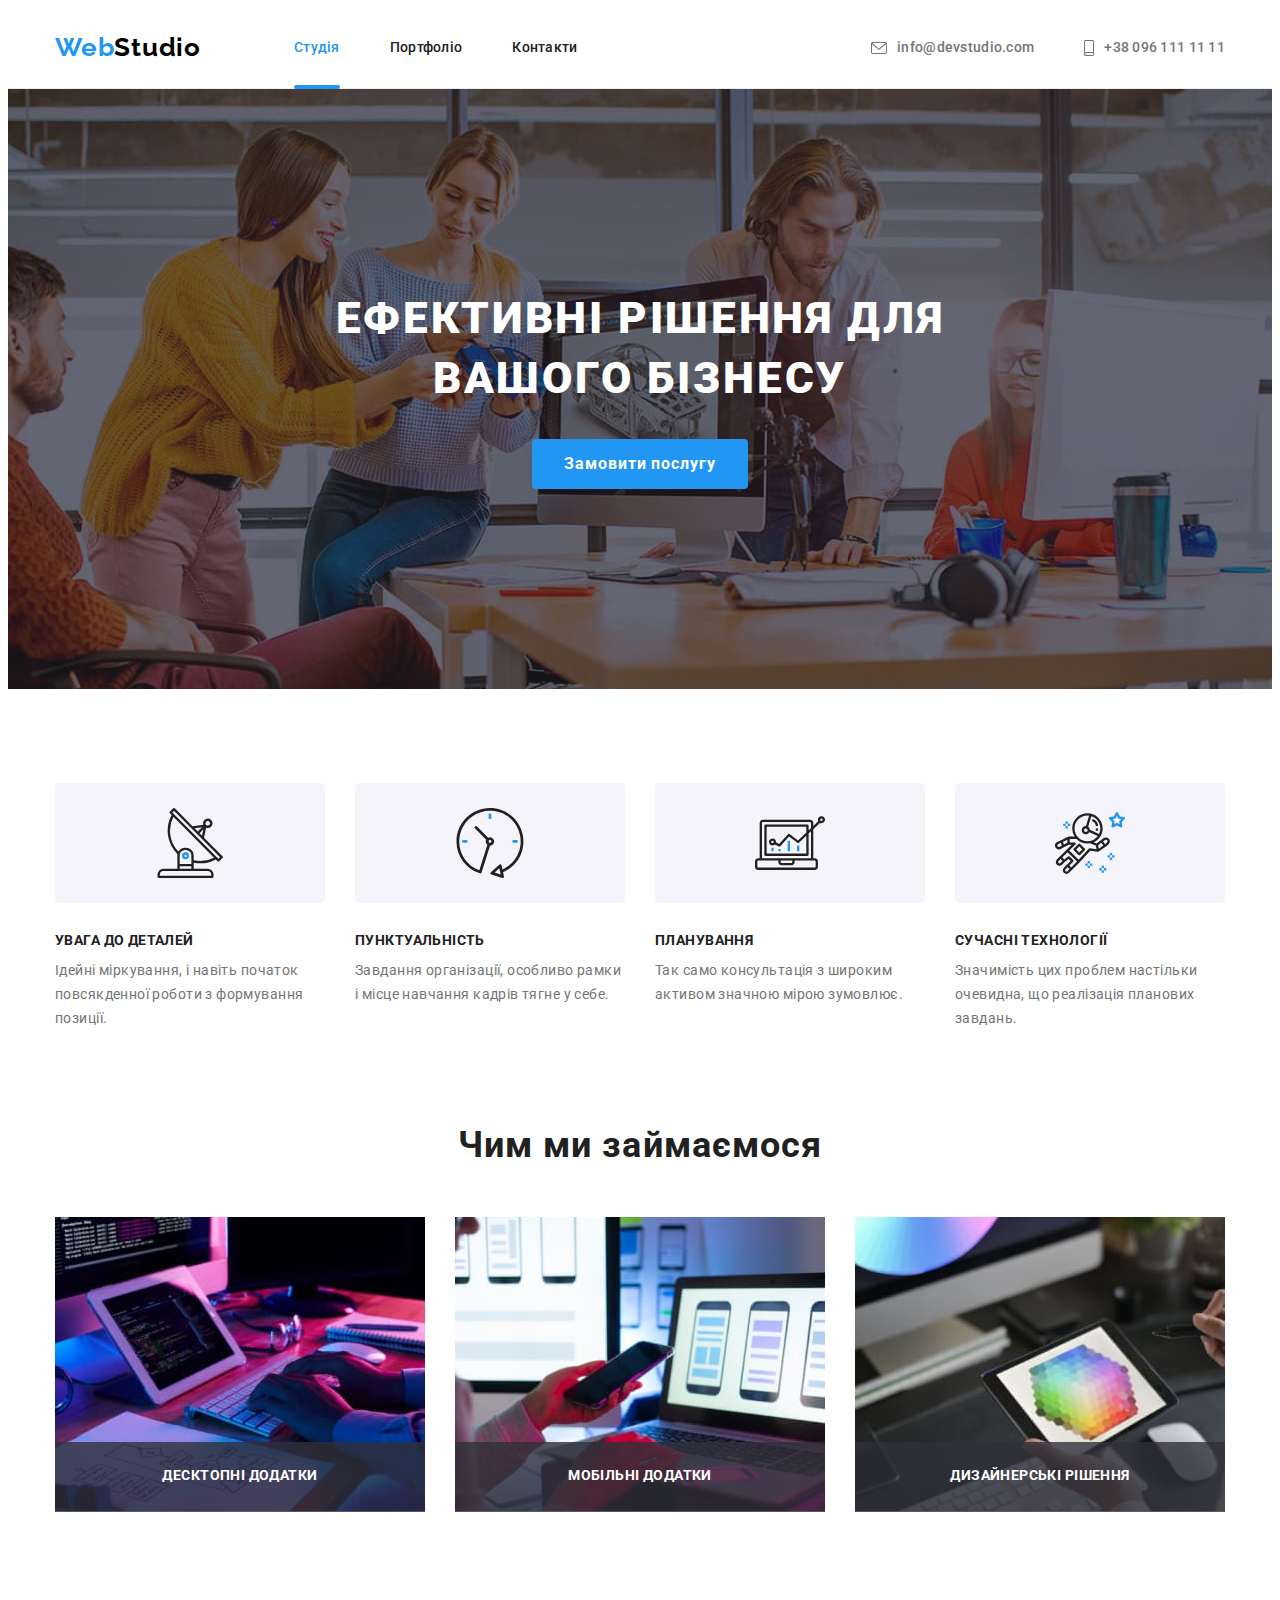
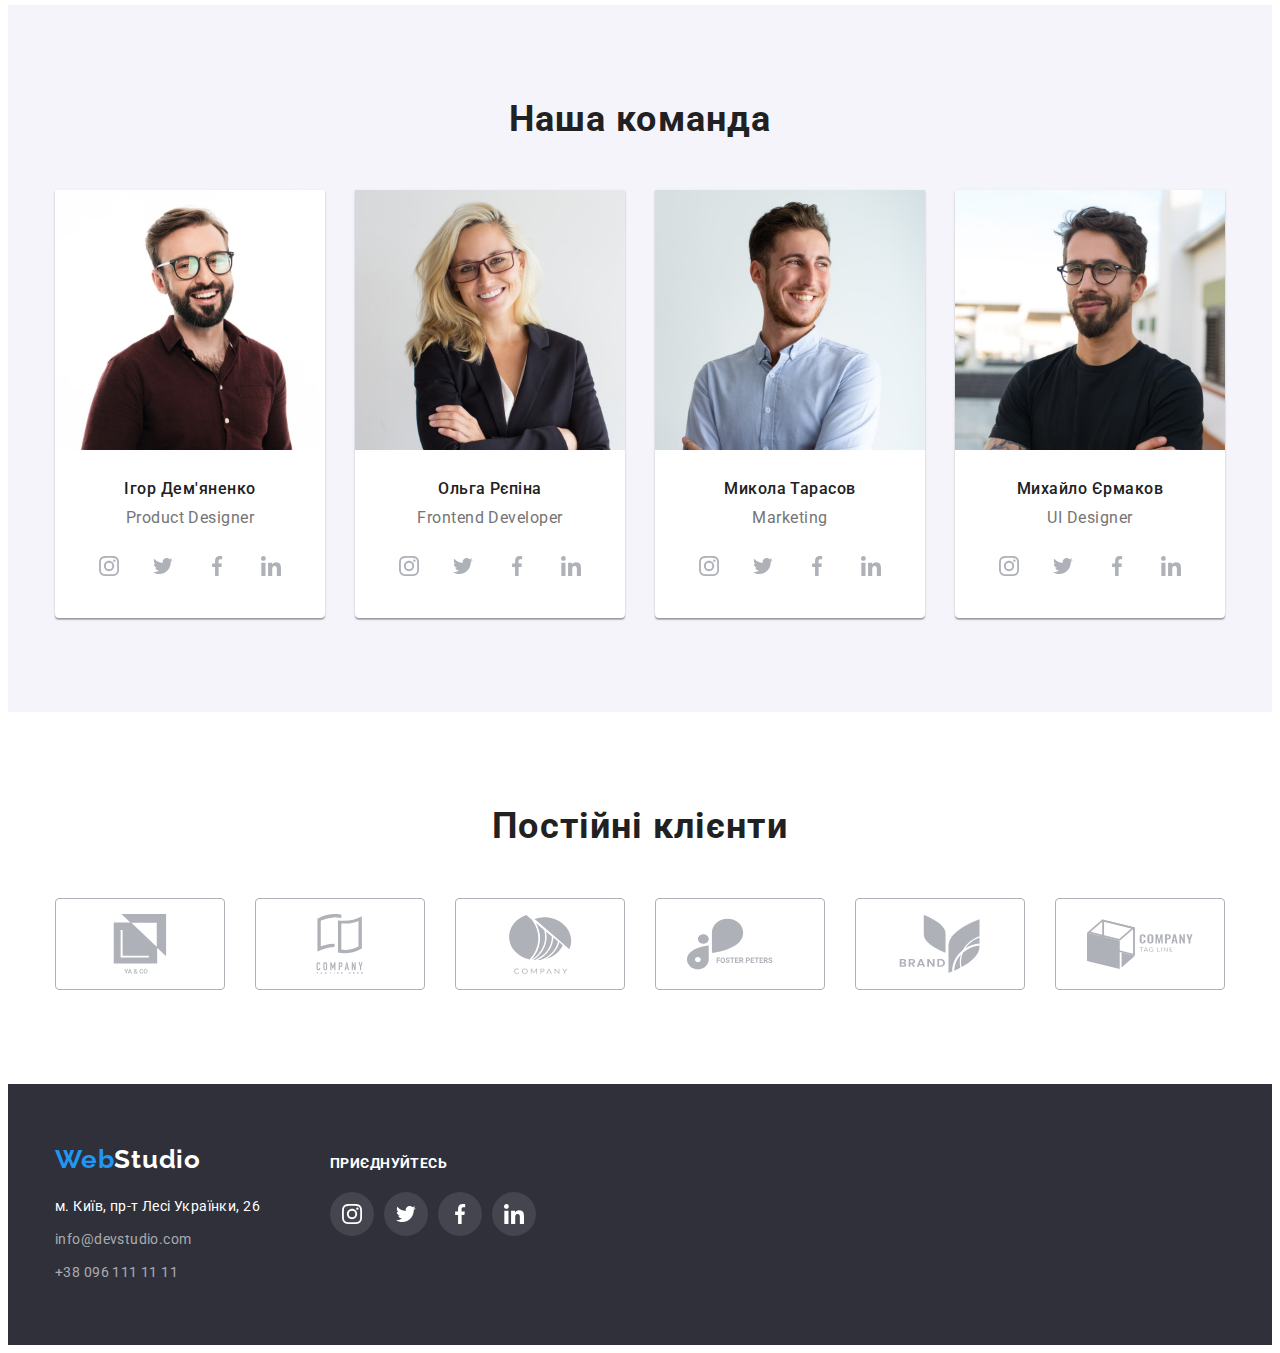
==== index.html @ 529b3756 "Add files via upload" ====
<!DOCTYPE html>
<html lang="uk">
  <head>
    <meta charset="UTF-8" />
    <meta http-equiv="X-UA-Compatible" content="IE=edge" />
    <meta name="viewport" content="width=device-width, initial-scale=1.0" />
    <title>WebStudio</title>
    <link rel="preconnect" href="https://fonts.googleapis.com" />
    <link rel="preconnect" href="https://fonts.gstatic.com" crossorigin />
    <link
      href="https://fonts.googleapis.com/css2?family=Raleway:wght@700&family=Roboto:wght@400;500;700;900&display=swap"
      rel="stylesheet"
    />
    <link
      rel="stylesheet"
      href="https://cdnjs.cloudflare.com/ajax/libs/modern-normalize/1.1.0/modern-normalize.min.css"
      integrity="sha512-wpPYUAdjBVSE4KJnH1VR1HeZfpl1ub8YT/NKx4PuQ5NmX2tKuGu6U/JRp5y+Y8XG2tV+wKQpNHVUX03MfMFn9Q=="
      crossorigin="anonymous"
      referrerpolicy="no-referrer"
    />
    <link rel="stylesheet" href="./css/style.css" />
  </head>
  <body>
    <header class="header">
      <div class="container main-nav">
        <nav>
          <a class="header-logo logo" href="./index.html"
            ><span>Web</span>Studio</a
          >
          <ul class="header-nav-list list">
            <li class="header-nav-item item">
              <a class="header-nav-link link current" href="./index.html"
                >Студія</a
              >
            </li>
            <li class="header-nav-item item">
              <a class="header-nav-link link" href="./portfolio.html"
                >Портфоліо</a
              >
            </li>
            <li class="header-nav-item item">
              <a class="header-nav-link link" href="#">Контакти</a>
            </li>
          </ul>
        </nav>
        <ul class="header-contact-list list">
          <li class="header-contact-item item">
            <a class="header-contact-link link" href="mailto:info@devstudio.com"
              ><svg width="16" height="12">
                <use href="./images/icons.svg#icon-envelope"></use>
              </svg>
              info@devstudio.com</a
            >
          </li>
          <li class="header-contact-item item">
            <a class="header-contact-link link" href="tel:+380961111111"
              ><svg width="10" height="16">
                <use href="./images/icons.svg#icon-smartphone"></use>
              </svg>
              +38 096 111 11 11</a
            >
          </li>
        </ul>
      </div>
    </header>
    <main>
      <section class="hero">
        <div class="hero-wrapper">
          <div class="container">
            <h1 class="hero-title">Ефективні рішення для вашого бізнесу</h1>
            <button class="hero-btn btn" type="button" data-modal-open>
              Замовити послугу
            </button>
          </div>
        </div>
      </section>
      <section class="benefits section">
        <div class="container">
          <h2 class="visually-hidden">Наші переваги</h2>
          <ul class="benefits-list list">
            <li class="benefits-item item">
              <div class="benefits-icon-wrap">
                <svg width="70" height="70">
                  <use href="./images/icons.svg#icon-satelite"></use>
                </svg>
              </div>
              <h3 class="benefits-caption">Увага до деталей</h3>
              <p class="benefits-descr">
                Ідейні міркування, і навіть початок повсякденної роботи з
                формування позиції.
              </p>
            </li>
            <li class="benefits-item item">
              <div class="benefits-icon-wrap">
                <svg width="70" height="70">
                  <use href="./images/icons.svg#icon-clock"></use>
                </svg>
              </div>
              <h3 class="benefits-caption">Пунктуальність</h3>
              <p class="benefits-descr">
                Завдання організації, особливо рамки і місце навчання кадрів
                тягне у себе.
              </p>
            </li>
            <li class="benefits-item item">
              <div class="benefits-icon-wrap">
                <svg width="70" height="70">
                  <use href="./images/icons.svg#icon-diagram"></use>
                </svg>
              </div>
              <h3 class="benefits-caption">Планування</h3>
              <p class="benefits-descr">
                Так само консультація з широким активом значною мірою зумовлює.
              </p>
            </li>
            <li class="benefits-item item">
              <div class="benefits-icon-wrap">
                <svg width="70" height="70">
                  <use href="./images/icons.svg#icon-astronaut"></use>
                </svg>
              </div>
              <h3 class="benefits-caption">Сучасні технології</h3>
              <p class="benefits-descr">
                Значимість цих проблем настільки очевидна, що реалізація
                планових завдань.
              </p>
            </li>
          </ul>
        </div>
      </section>
      <section class="occupation section">
        <div class="container">
          <h2 class="occupation-title title">Чим ми займаємося</h2>
          <ul class="occupation-list list">
            <li class="occupation-item item">
              <img
                class="occupation-img"
                src="./images/programing.jpg"
                alt="Програмування"
                width="370"
              />
              <div class="occupation-wrapper">
                <p class="occupation-descr">Десктопні додатки</p>
              </div>
            </li>
            <li class="occupation-item item">
              <img
                class="occupation-img"
                src="./images/adaptation.jpg"
                alt="Праця над адаптацією сторінки"
                width="370"
              />
              <div class="occupation-wrapper">
                <p class="occupation-descr">Мобільні додатки</p>
              </div>
            </li>
            <li class="occupation-item item">
              <img
                class="occupation-img"
                src="./images/design.jpg"
                alt="Підбір дизайну"
                width="370"
              />
              <div class="occupation-wrapper">
                <p class="occupation-descr">Дизайнерські рішення</p>
              </div>
            </li>
          </ul>
        </div>
      </section>
      <section class="team section">
        <div class="container">
          <h2 class="team-title title">Наша команда</h2>
          <ul class="team-list list">
            <li class="team-item item">
              <img
                class="team-img"
                src="./images/ihor.jpg"
                alt="член нашої команди"
                width="270"
              />
              <div class="team-wrap">
                <h3 class="team-caption">Ігор Дем'яненко</h3>
                <p class="team-descr">Product Designer</p>
                <ul class="team-social-item item">
                  <li class="team-social-list list">
                    <a href="#" class="team-social-link link">
                      <svg width="20" height="20">
                        <use href="./images/icons.svg#icon-instagram"></use>
                      </svg>
                    </a>
                  </li>
                  <li class="team-social-list list">
                    <a href="#" class="team-social-link link">
                      <svg width="20" height="20">
                        <use href="./images/icons.svg#icon-twitter"></use>
                      </svg>
                    </a>
                  </li>
                  <li class="team-social-list list">
                    <a href="#" class="team-social-link link">
                      <svg width="20" height="20">
                        <use href="./images/icons.svg#icon-facebook"></use>
                      </svg>
                    </a>
                  </li>
                  <li class="team-social-list list">
                    <a href="" class="team-social-link link">
                      <svg width="20" height="20">
                        <use href="./images/icons.svg#icon-linkedin"></use>
                      </svg>
                    </a>
                  </li>
                </ul>
              </div>
            </li>
            <li class="team-item item">
              <img
                class="team-img"
                src="./images/olga.jpg"
                alt="член нашої команди"
                width="270"
              />
              <div class="team-wrap">
                <h3 class="team-caption">Ольга Рєпіна</h3>
                <p class="team-descr">Frontend Developer</p>
                <ul class="team-social-item item">
                  <li class="team-social-list list">
                    <a href="#" class="team-social-link link">
                      <svg width="20" height="20">
                        <use href="./images/icons.svg#icon-instagram"></use>
                      </svg>
                    </a>
                  </li>
                  <li class="team-social-list list">
                    <a href="#" class="team-social-link link">
                      <svg width="20" height="20">
                        <use href="./images/icons.svg#icon-twitter"></use>
                      </svg>
                    </a>
                  </li>
                  <li class="team-social-list list">
                    <a href="#" class="team-social-link link">
                      <svg width="20" height="20">
                        <use href="./images/icons.svg#icon-facebook"></use>
                      </svg>
                    </a>
                  </li>
                  <li class="team-social-list list">
                    <a href="" class="team-social-link link">
                      <svg width="20" height="20">
                        <use href="./images/icons.svg#icon-linkedin"></use>
                      </svg>
                    </a>
                  </li>
                </ul>
              </div>
            </li>
            <li class="team-item item">
              <img
                class="team-img"
                src="./images/mykola.jpg"
                alt="член нашої команди"
                width="270"
              />
              <div class="team-wrap">
                <h3 class="team-caption">Микола Тарасов</h3>
                <p class="team-descr">Marketing</p>
                <ul class="team-social-item item">
                  <li class="team-social-list list">
                    <a href="#" class="team-social-link link">
                      <svg width="20" height="20">
                        <use href="./images/icons.svg#icon-instagram"></use>
                      </svg>
                    </a>
                  </li>
                  <li class="team-social-list list">
                    <a href="#" class="team-social-link link">
                      <svg width="20" height="20">
                        <use href="./images/icons.svg#icon-twitter"></use>
                      </svg>
                    </a>
                  </li>
                  <li class="team-social-list list">
                    <a href="#" class="team-social-link link">
                      <svg width="20" height="20">
                        <use href="./images/icons.svg#icon-facebook"></use>
                      </svg>
                    </a>
                  </li>
                  <li class="team-social-list list">
                    <a href="" class="team-social-link link">
                      <svg width="20" height="20">
                        <use href="./images/icons.svg#icon-linkedin"></use>
                      </svg>
                    </a>
                  </li>
                </ul>
              </div>
            </li>
            <li class="team-item item">
              <img
                class="team-img"
                src="./images/mykhailo.jpg"
                alt="член нашої команди"
                width="270"
              />
              <div class="team-wrap">
                <h3 class="team-caption">Михайло Єрмаков</h3>
                <p class="team-descr">UI Designer</p>
                <ul class="team-social-item item">
                  <li class="team-social-list list">
                    <a href="#" class="team-social-link link">
                      <svg class="footer-social-icon" width="20" height="20">
                        <use href="./images/icons.svg#icon-instagram"></use>
                      </svg>
                    </a>
                  </li>
                  <li class="team-social-list list">
                    <a href="#" class="team-social-link link">
                      <svg class="footer-social-icon" width="20" height="20">
                        <use href="./images/icons.svg#icon-twitter"></use>
                      </svg>
                    </a>
                  </li>
                  <li class="team-social-list list">
                    <a href="#" class="team-social-link link">
                      <svg class="footer-social-icon" width="20" height="20">
                        <use href="./images/icons.svg#icon-facebook"></use>
                      </svg>
                    </a>
                  </li>
                  <li class="team-social-list list">
                    <a href="#" class="team-social-link link">
                      <svg class="footer-social-icon" width="20" height="20">
                        <use href="./images/icons.svg#icon-linkedin"></use>
                      </svg>
                    </a>
                  </li>
                </ul>
              </div>
            </li>
          </ul>
        </div>
      </section>
      <section class="clients section">
        <div class="container">
          <h2 class="clients-title title">Постійні клієнти</h2>
          <ul class="cliensts-list list">
            <li class="clients-item item">
              <a href="#" class="clients-link link">
                <svg width="106" height="60">
                  <use href="./images/icons.svg#icon-ya-co"></use>
                </svg>
              </a>
            </li>
            <li class="clients-item item">
              <a href="#" class="clients-link link">
                <svg width="106" height="60">
                  <use href="./images/icons.svg#icon-tagline"></use>
                </svg>
              </a>
            </li>
            <li class="clients-item item">
              <a href="#" class="clients-link link">
                <svg width="106" height="60">
                  <use href="./images/icons.svg#icon-company"></use>
                </svg>
              </a>
            </li>
            <li class="clients-item item">
              <a href="#" class="clients-link link">
                <svg width="106" height="60">
                  <use href="./images/icons.svg#icon-foster"></use>
                </svg>
              </a>
            </li>
            <li class="clients-item item">
              <a href="#" class="clients-link link">
                <svg width="106" height="60">
                  <use href="./images/icons.svg#icon-brand"></use>
                </svg>
              </a>
            </li>
            <li class="clients-item item">
              <a href="#" class="clients-link link">
                <svg width="106" height="60">
                  <use href="./images/icons.svg#icon-object"></use>
                </svg>
              </a>
            </li>
          </ul>
        </div>
      </section>
    </main>
    <footer class="footer">
      <div class="container footer-container">
        <div class="footer-address-wrap">
          <a class="footer-logo logo" href="./index.html"
            ><span>Web</span>Studio</a
          >
          <address>
            <ul class="footer-list list">
              <li class="footer-item item">
                <a
                  class="footer-address"
                  href="https://goo.gl/maps/G2cUV6YRKF24TFZG9"
                  rel="noopener noreferrer nofollow"
                  >м. Київ, пр-т Лесі Українки, 26</a
                >
              </li>
              <li class="footer-item item">
                <a
                  class="footer-contact-link link"
                  href="mailto:info@devstudio.com"
                  >info@devstudio.com</a
                >
              </li>
              <li class="footer-item item">
                <a class="footer-contact-link link" href="tel:+380961111111"
                  >+38 096 111 11 11</a
                >
              </li>
            </ul>
          </address>
        </div>
        <div class="footer-social">
          <p class="footer-social-descr">приєднуйтесь</p>
          <ul class="footer-social-item item">
            <li class="footer-social-list list">
              <a href="#" class="footer-social-link link">
                <svg width="20" height="20">
                  <use href="./images/icons.svg#icon-instagram"></use>
                </svg>
              </a>
            </li>
            <li class="footer-social-list list">
              <a href="#" class="footer-social-link link">
                <svg width="20" height="20">
                  <use href="./images/icons.svg#icon-twitter"></use>
                </svg>
              </a>
            </li>
            <li class="footer-social-list list">
              <a href="#" class="footer-social-link link">
                <svg width="20" height="20">
                  <use href="./images/icons.svg#icon-facebook"></use>
                </svg>
              </a>
            </li>
            <li class="footer-social-list list">
              <a href="#" class="footer-social-link link">
                <svg width="20" height="20">
                  <use href="./images/icons.svg#icon-linkedin"></use>
                </svg>
              </a>
            </li>
          </ul>
        </div>
      </div>
    </footer>
    <div class="backdrop is-hidden" data-modal>
      <div class="modal">
        <button data-modal-close type="button">
          <svg width="11" height="11">
            <use href="./images/icons.svg#icon-close"></use>
          </svg>
        </button>
      </div>
    </div>
    <script src="./js/modal.js"></script>
  </body>
</html>
---- css/style.css ----
:root {
    --main-color: #212121;
    --second-color: #FFFFFF;
    --third-color: #757575;
    --fourth-color: #000000;
    --footer-contact-color: rgba(255, 255, 255, 0.6);
    --accent-color: #2196F3;
    --border-header-color: #ECECEC;
    --border-color: #EEEEEE;
    --active-btn-color: #188CE8;
    --background-first: #F5F4FA;
    --background: #2F303A;
    --background-main: #F5F5F5;
    --second-font: 'Raleway', sans-serif;
}

*,
*::before,
*::after {
    box-sizing: border-box;
}

h1,
h2,
h3,
h4,
h5,
h6,
p,
ul {
    margin: 0;
}

img {
    display: block;
}

body {
    font-family: 'Roboto', sans-serif;
    color: var(--main-color);
    background-color: var(--second-color);
}

.section {
    padding-top: 94px;
    padding-bottom: 94px;
}

.container {
    width: 1200px;
    padding-left: 15px;
    padding-right: 15px;
    margin: 0 auto;
}

.list {
    list-style: none;
}


.link {
    text-decoration: none;
}

.link:hover,
.link:focus {
    color: var(--accent-color);
}

.btn {
    font-family: inherit;
    color: inherit;
    cursor: pointer;
    border-color: transparent;
    border-radius: 4px;
}

.btn:hover,
.btn:focus {
    background: var(--accent-color);
    color: var(--second-color);
}

.title {
    font-weight: 700;
    font-size: 36px;
    line-height: 1.16;
    letter-spacing: 0.03em;
}

.visually-hidden {
    position: absolute;
    white-space: nowrap;
    width: 1px;
    height: 1px;
    overflow: hidden;
    border: 0;
    padding: 0;
    clip: rect(0 0 0 0);
    clip-path: inset(50%);
    margin: -1px;
}

/* ----------------------------HEADER ---------------------------------*/
.header {
    background-color: var(--second-color);
    border-bottom: 1px solid var(--border-header-color);
}

.main-nav {
    display: flex;
    align-items: center;

}

.container>nav {
    display: flex;
}

.header-logo {
    margin-right: 93px;
    padding: 24px 0;
}



.logo {
    color: var(--fourth-color);
    font-family: var(--second-font);
    font-weight: 700;
    font-size: 26px;
    line-height: 1.19;
    letter-spacing: 0.03em;
    text-decoration: none;
}

.logo>span {
    color: var(--accent-color);
}

.header-nav-list {
    display: flex;
    padding: 0;
}

.header-contact-list {
    display: flex;
    margin-left: auto;
    padding: 0;
}


.header-nav-item,
.header-contact-item {
    font-weight: 500;
    font-size: 14px;
    line-height: 1.14;
    letter-spacing: 0.02em;

    margin-right: 50px;
}

.header-nav-item:last-child,
.header-contact-item:last-child {
    margin-right: 0;
}

.header-nav-link {
    display: block;
    padding: 32px 0;
    color: inherit;

    transition: color 250ms cubic-bezier(0.4, 0, 0.2, 1);
}


.header-nav-list .link.current {
    position: relative;
    color: var(--accent-color);
}

.current::after {
    position: absolute;
    left: 0;
    bottom: -1px;

    content: '';
    display: block;
    width: 100%;
    height: 4px;
    border-radius: 2px;

    background-color: #2196F3;
}


.header-contact-link {
    display: flex;
    align-items: center;
    padding: 32px 0;
    gap: 10px;
    color: var(--third-color);
    fill: var(--third-color);

    transition: fill 250ms cubic-bezier(0.4, 0, 0.2, 1), color 250ms cubic-bezier(0.4, 0, 0.2, 1);
}

.header-contact-link:hover,
.header-contact-link:focus {
    fill: var(--accent-color);
}


/*-------------------------------- HERO--------------------------- */
.hero {
    text-align: center;
}

.hero-wrapper {
    text-align: center;
    margin: 0 auto;
    padding-top: 200px;
    padding-bottom: 200px;
    max-width: 1600px;
    height: 600px;

    background-color: #C4C4C4;
    background-image: linear-gradient(rgba(47, 48, 58, 0.4), rgba(47, 48, 58, 0.4)), url(../images/hero_background.jpg);
    background-repeat: no-repeat;
    background-position: center;
    background-size: cover;
}


.hero-title {
    margin: 0 auto;
    max-width: 696px;

    font-weight: 900;
    font-size: 44px;
    line-height: 1.36;
    letter-spacing: 0.06em;
    text-transform: uppercase;
    color: var(--second-color);
}

.hero-btn {
    display: inline-block;
    margin-top: 30px;
    padding: 10px 32px;
    border: none;

    font-weight: 700;
    font-size: 16px;
    line-height: 1.87;
    letter-spacing: 0.06em;


    color: var(--second-color);
    background-color: var(--accent-color);

    transition: background-color 250ms cubic-bezier(0.4, 0, 0.2, 1);
}

.hero-btn:hover,
.hero-btn:focus {
    background-color: var(--active-btn-color);
}

/* ---------------------------BENEFITS---------------------------- */
.benefits-list {
    display: flex;
    justify-content: space-between;
    padding: 0;
}


.benefits-item {
    max-width: 270px;
}

.benefits-icon-wrap {
    display: flex;
    align-items: center;
    justify-content: center;
    width: 270px;
    height: 120px;
    background-color: var(--background-first);
    border-radius: 4px;
}

.benefits-caption {
    margin-top: 30px;
    font-weight: 700;
    font-size: 14px;
    line-height: 1.14;
    letter-spacing: 0.03em;
    text-transform: uppercase;
}

.benefits-descr {
    margin-top: 10px;
    color: var(--third-color);
    font-size: 14px;
    line-height: 1.71;
    letter-spacing: 0.03em;
}

/* -----------------------OCCUPATION------------------- */
.occupation {
    text-align: center;
    padding-top: 0;
}

.occupation-item {
    position: relative;
}

.occupation-list {
    display: flex;
    justify-content: space-between;
    padding-left: 0;
    margin-top: 50px;
}

.occupation-wrapper {
    position: absolute;
    width: 370px;
    height: 70px;
    top: 225px;

    padding-top: 27px;

    background-color: rgba(47, 48, 58, 0.8);
}

.occupation-descr {
    text-align: center;

    font-weight: 700;
    font-size: 14px;
    line-height: 0.88;
    letter-spacing: 0.03em;
    text-transform: uppercase;

    color: var(--second-color);
}

/* -------------------------TEAM-------------------------- */

.team {
    text-align: center;
    background-color: var(--background-first);
}

.team-list {
    display: flex;
    justify-content: space-between;
    margin-top: 50px;
    padding: 0;
}

.team-item {
    text-align: center;
    box-shadow: 0px 1px 3px rgba(0, 0, 0, 0.12), 0px 1px 1px rgba(0, 0, 0, 0.14), 0px 2px 1px rgba(0, 0, 0, 0.2);
    border-radius: 0px 0px 4px 4px;
    background-color: var(--second-color);
}

.team-wrap {
    padding: 30px 0;
}

.team-caption {
    font-weight: 500;
    font-size: 16px;
    line-height: 1.18;
    letter-spacing: 0.03em;
}

.team-descr {
    margin-top: 10px;
    color: var(--third-color);
    font-size: 16px;
    line-height: 1.18;
    letter-spacing: 0.03em;
}

.team-social-item {
    display: flex;
    justify-content: center;
    margin-top: 16px;
    padding: 0;
}

.team-social-list {
    margin-right: 10px;
    width: 44px;
    height: 44px;
}

.team-social-link {
    display: flex;
    align-items: center;
    justify-content: center;
    height: 100%;
    width: 100%;

    fill: #AFB1B8;
    background-color: inherit;
    border-radius: 50%;

    transition: fill 250ms cubic-bezier(0.4, 0, 0.2, 1), background-color 250ms cubic-bezier(0.4, 0, 0.2, 1);
}

.team-social-link:hover,
.team-social-link:focus {
    fill: var(--second-color);
    background-color: var(--accent-color);

}

.team-social-list:last-child {
    margin-right: 0;
}

/* ----------------CLIENT -------------------*/
.clients {
    background-color: #FFFFFF;
}

.clients-title {
    text-align: center;
}

.cliensts-list {
    display: flex;
    gap: 30px;
    padding: 0;
    margin-top: 50px;
}

.clients-item {
    height: 92px;
    width: 170px;
}



.clients-link {
    display: flex;
    align-items: center;
    justify-content: center;
    border: 1px solid #AFB1B8;
    border-radius: 4px;
    width: 100%;
    height: 100%;
    fill: #AFB1B8;

    transition: fill 250ms cubic-bezier(0.4, 0, 0.2, 1), border-color 250ms cubic-bezier(0.4, 0, 0.2, 1);
}

.clients-link:hover,
.clients-link:focus {
    fill: var(--accent-color);
    border: 1px solid var(--accent-color);
}

/* -------------------------FOOTER -------------------------- */
.footer {
    padding-top: 60px;
    padding-bottom: 60px;
    background: var(--background);
}

.footer-container {
    display: flex;
    align-items: baseline;
    gap: 70px;
}

.footer-logo {
    color: var(--second-color);
}

.footer-address {
    display: inline-block;
    margin-top: 20px;
}

.footer-list {
    padding-left: 0;
    font-style: normal;
}

.footer-address {
    color: var(--second-color);
    font-size: 14px;
    line-height: 1.71;
    letter-spacing: 0.03em;
    text-decoration: none;

    transition: color 250ms cubic-bezier(0.4, 0, 0.2, 1);
}

.footer-item {
    margin-top: 9px;
}

.footer-item:first-child {
    margin-top: 0;
}

.footer-contact-link {
    font-size: 14px;
    line-height: 1.71;
    letter-spacing: 0.03em;
    color: var(--footer-contact-color);

    transition: color 250ms cubic-bezier(0.4, 0, 0.2, 1);

}

.footer-address:hover,
.footer-address:focus {
    color: var(--accent-color);
}


.footer-social-descr {
    font-weight: 700;
    font-size: 14px;
    line-height: 1.14;
    letter-spacing: 0.03em;
    text-transform: uppercase;
    color: var(--second-color);
}

.footer-social-item {
    display: flex;
    padding: 0;
    margin-top: 20px;
    gap: 10px
}

.footer-social-list {
    width: 44px;
    height: 44px;
}

.footer-social-link {
    display: flex;
    justify-content: center;
    align-items: center;
    width: 100%;
    height: 100%;
    background: rgba(255, 255, 255, 0.1);
    border-radius: 50%;
    fill: var(--second-color);

    transition: background-color 250ms cubic-bezier(0.4, 0, 0.2, 1);

}

.footer-social-link:hover,
.footer-social-link:focus {
    background-color: var(--accent-color);
}




/*----------------- PORTFOLIO--------------------- */
.portfolio {
    background-color: inherit;
}

.portfolio-list {
    display: flex;
    justify-content: center;
    gap: 8px;
    padding: 0;
}

.portfolio-btn {
    padding: 6px 22px;
    border: none;

    font-weight: 500;
    font-size: 16px;
    line-height: 1.62;
    letter-spacing: 0.03em;
    background-color: var(--background-first);

    transition: background-color 250ms cubic-bezier(0.4, 0, 0.2, 1), color 250ms cubic-bezier(0.4, 0, 0.2, 1), box-shadow 250ms cubic-bezier(0.4, 0, 0.2, 1);

}

.portfolio-btn:hover,
.portfolio-btn:focus {
    box-shadow: 0px 3px 1px rgba(0, 0, 0, 0.1), 0px 1px 2px rgba(0, 0, 0, 0.08), 0px 2px 2px rgba(0, 0, 0, 0.12);
    border-radius: 4px;
}

.portfolio-unit {
    background: var(--second-color);
}

.portfolio-file {
    display: flex;
    flex-wrap: wrap;
    margin-top: 50px;
    padding-left: 0;
}

.portfolio-wrapper {
    position: relative;
    overflow: hidden;
}

.portfolio-txt-wrap {
    position: absolute;
    top: 1px;
    left: 0;
    transform: translateY(100%);

    height: 100%;
    padding: 63px 24px;

    background-color: rgba(33, 150, 243, 0.9);

    transition: transform 250ms cubic-bezier(0.4, 0, 0.2, 1);

}

.portfolio-txt-wrap>.portfolio-txt {
    font-size: 18px;
    line-height: 1.55;
    letter-spacing: 0.03em;
    color: var(--second-color);
}

.portfolio-unit-link:hover .portfolio-txt-wrap,
.portfolio-unit-link:focus .portfolio-txt-wrap {
    transform: translateY(0);
}

.portfolio-unit {
    margin-right: 30px;
    margin-top: 30px;
}

.portfolio-unit:nth-child(-n+3) {
    margin-top: 0;
}

.portfolio-unit:nth-child(3n+3) {
    margin-right: 0;
}

.portfolio-unit-wrap {
    padding: 20px 24px;
    border: 1px solid var(--border-color);
    border-top: none;
}

.portfolio-unit-link {
    display: block;
    text-decoration: none;
    color: inherit;

    transition: box-shadow 250ms cubic-bezier(0.4, 0, 0.2, 1);
}

.portfolio-unit-link:hover,
.portfolio-unit-link:focus {
    box-shadow: 0px 1px 1px rgba(0, 0, 0, 0.12), 0px 4px 4px rgba(0, 0, 0, 0.06), 1px 4px 6px rgba(0, 0, 0, 0.16);
}

.portfolio-capture {
    font-weight: 700;
    font-size: 18px;
    line-height: 2;
    letter-spacing: 0.06em;
}

.portfolio-descr {
    margin-top: 4px;

    font-size: 16px;
    line-height: 1.87;
    letter-spacing: 0.03em;
    color: var(--third-color);
}

/* --------------Backdrop------------------------ */

.backdrop {
    position: fixed;
    top: 0;
    left: 0;
    width: 100%;
    height: 100%;
    background-color: rgba(0, 0, 0, 0.2);

    opacity: 1;
    transition: opacity 250ms cubic-bezier(0.4, 0, 0.2, 1);
}

.backdrop.is-hidden {
    visibility: hidden;
    opacity: 0;
    pointer-events: none;
}

.backdrop.is-hidden .modal {
    transform: translate(-50%, -50%) scale(0.5);
}

.modal {
    position: absolute;
    top: 50%;
    left: 50%;

    transform: translate(-50%, -50%) scale(1);
    transition: transform 250ms cubic-bezier(0.4, 0, 0.2, 1);

    width: 528px;
    height: 581px;
    background-color: var(--second-color);
    box-shadow: 0px 1px 3px rgba(0, 0, 0, 0.12), 0px 1px 1px rgba(0, 0, 0, 0.14), 0px 2px 1px rgba(0, 0, 0, 0.2);
    border-radius: 4px;
}

.modal>button {
    position: absolute;
    top: 8px;
    right: 8px;
    display: flex;
    align-items: center;
    justify-content: center;
    cursor: pointer;
    width: 30px;
    height: 30px;
    background: inherit;
    border: 1px solid rgba(0, 0, 0, 0.1);
    border-radius: 50%;
    fill: var(--fourth-color);

    transition: fill 250ms cubic-bezier(0.4, 0, 0.2, 1);
}

.modal>button:hover,
.modal>button:focus {
    fill: var(--accent-color);
}
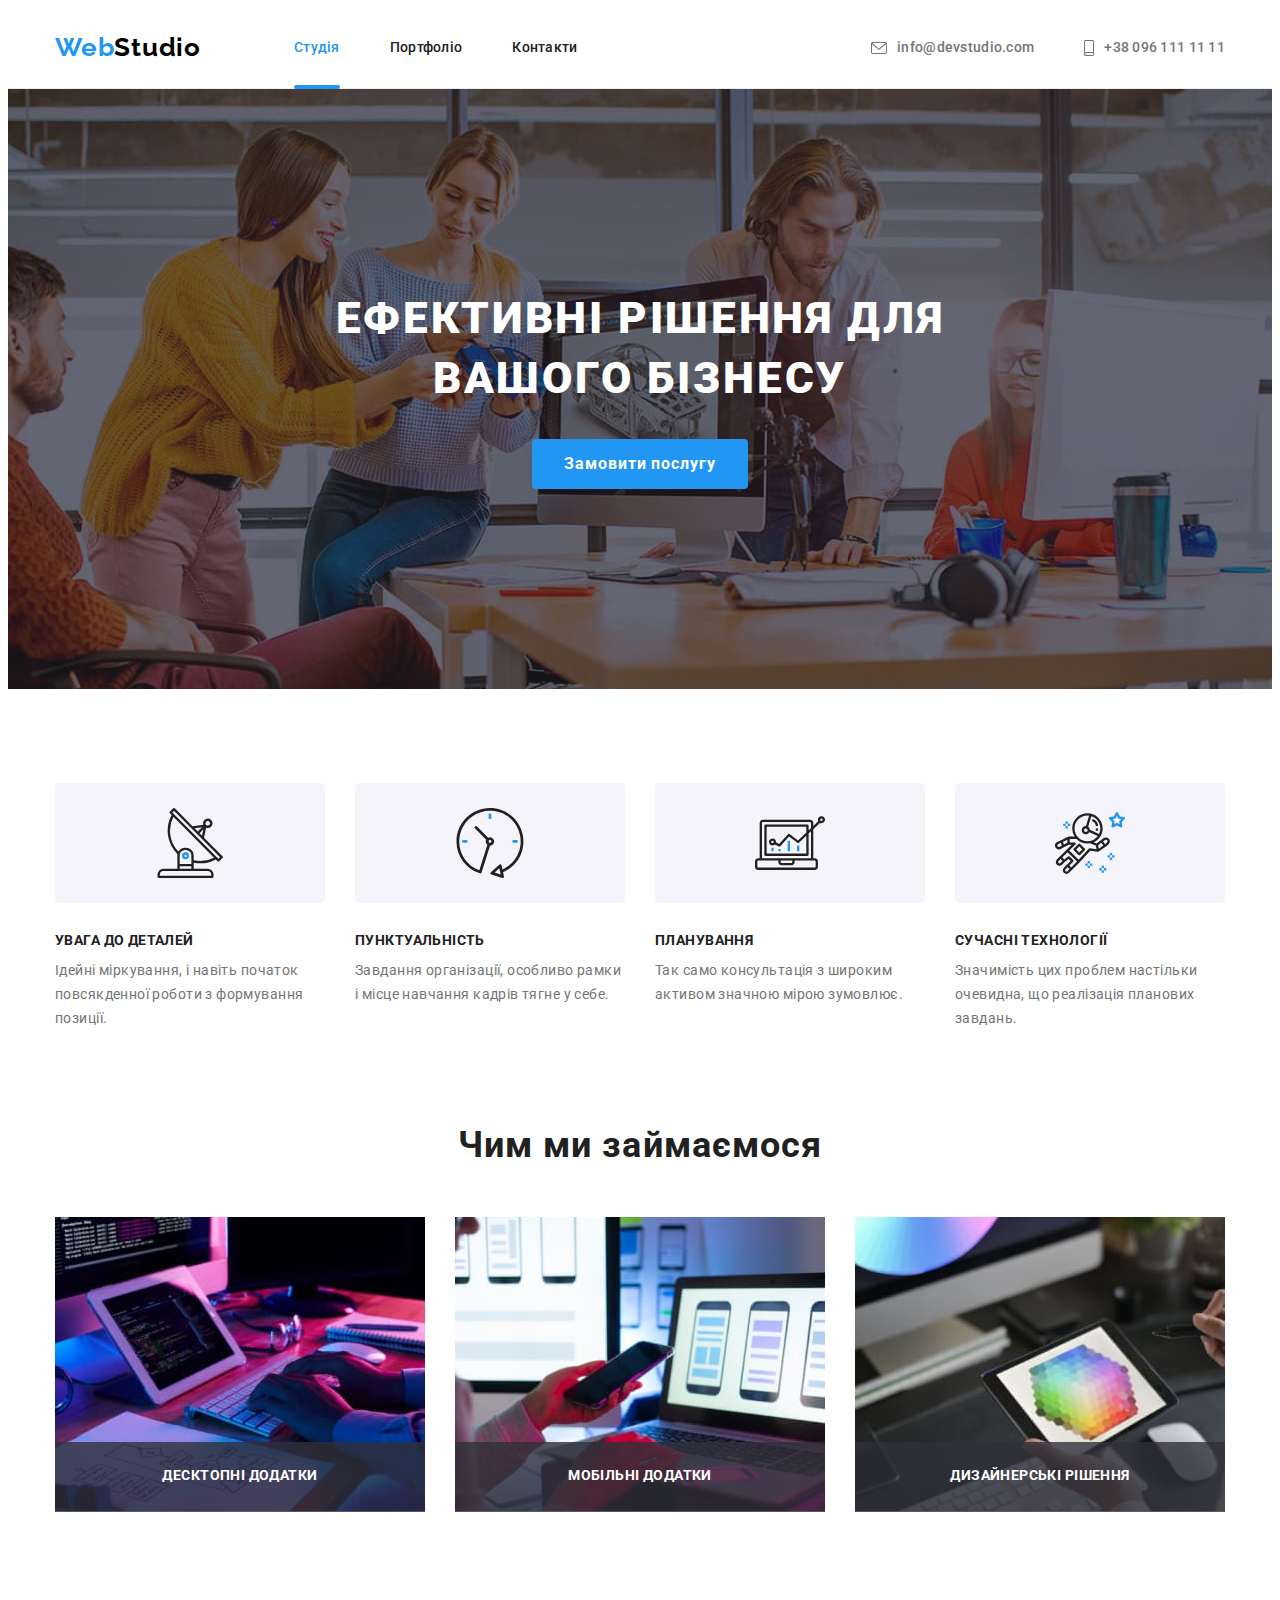
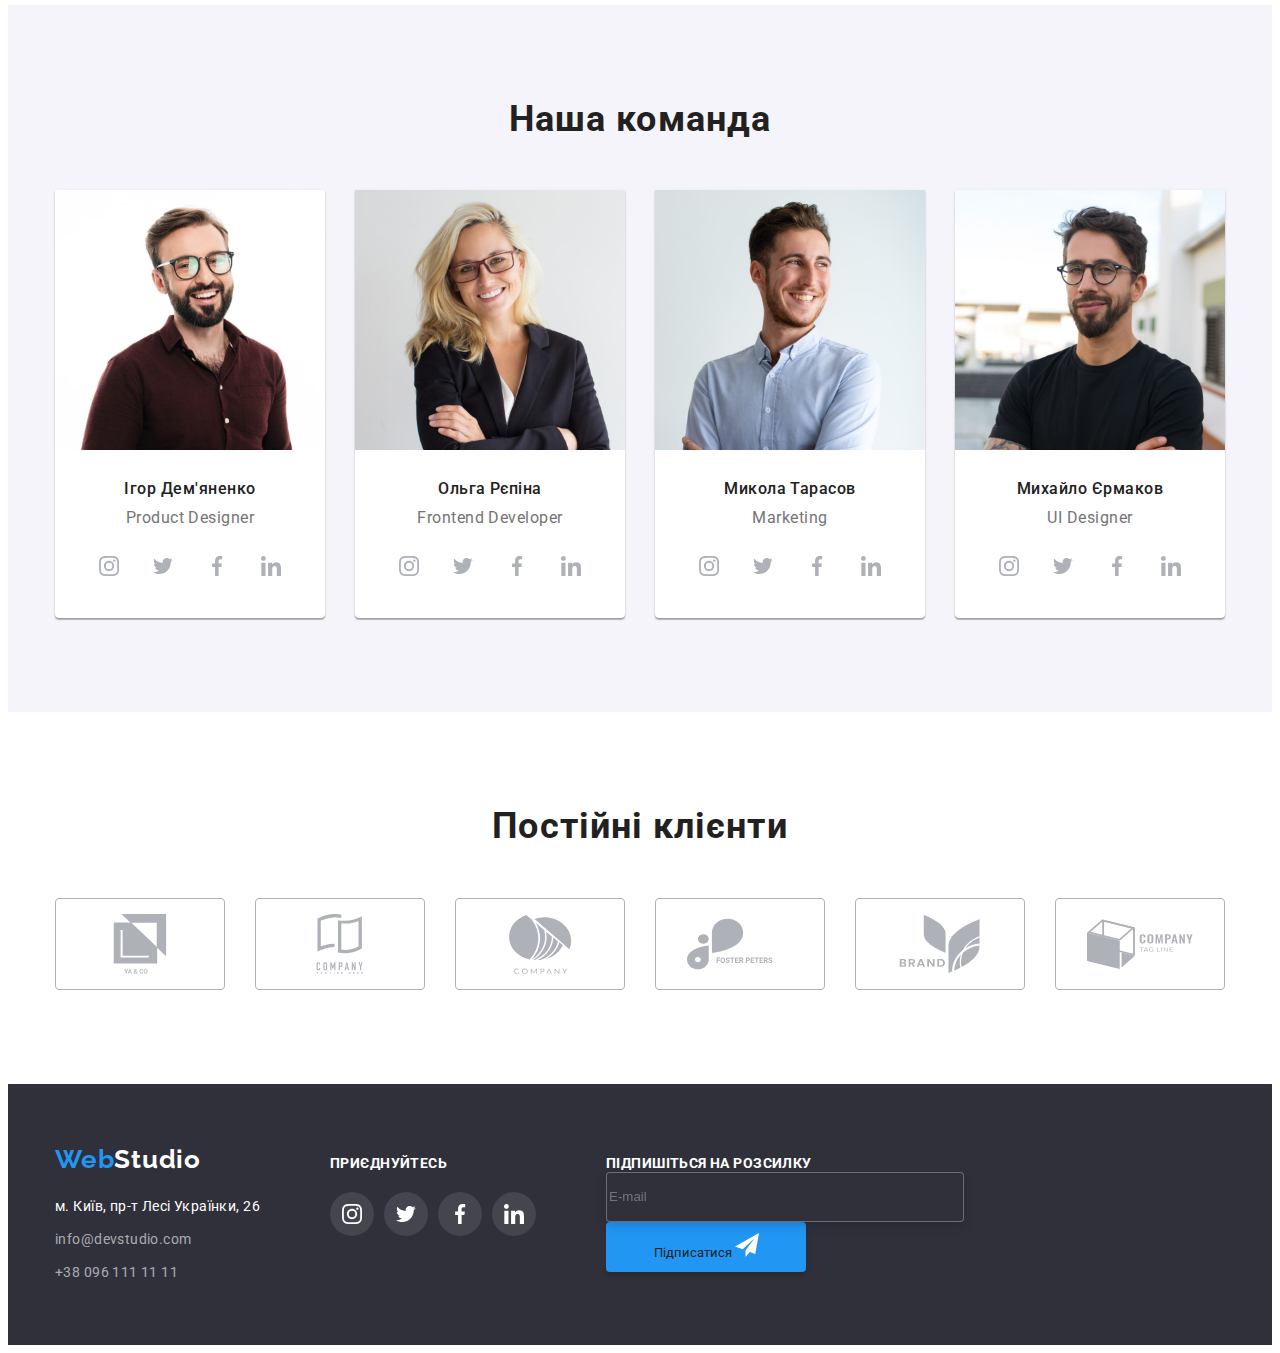
==== commit fed6da9c: "1" ====
--- a/index.html
+++ b/index.html
@@ -457,6 +457,25 @@
             </li>
           </ul>
         </div>
+        <div class="subscribe">
+          <p class="subscribe-title">Підпишіться на розсилку</p>
+          <form name="subscribe-form">
+            <label for=""></label>
+            <input
+              class="subscribe-email"
+              type="email"
+              name="email"
+              id="user-email"
+              placeholder="E-mail"
+            />
+            <button type="submit" class="subscribe-btn btn">
+              Підписатися
+              <svg class="subscribe-icon" width="24" height="24">
+                <use href="./images/icons.svg#icon-send"></use>
+              </svg>
+            </button>
+          </form>
+        </div>
       </div>
     </footer>
     <div class="backdrop is-hidden" data-modal>
--- a/css/style.css
+++ b/css/style.css
@@ -567,6 +567,48 @@
     background-color: var(--accent-color);
 }
 
+.subscribe-title {
+    font-weight: 700;
+    font-size: 14px;
+    line-height: 1.14;
+    letter-spacing: 0.03em;
+    text-transform: uppercase;
+
+    color: var(--second-color);
+}
+
+.subscribe-form {
+    /* display: flex; */
+    margin-top: 20px;
+
+    /* align-items: center;
+    justify-content: center; */
+    gap: 12px;
+
+
+}
+
+.subscribe-email {
+    display: block;
+    width: 358px;
+    height: 50px;
+    background-color: #2F303A;
+    border: 1px solid rgba(255, 255, 255, 0.3);
+    filter: drop-shadow(0px 4px 4px rgba(0, 0, 0, 0.15));
+    border-radius: 4px;
+}
+
+.subscribe-btn {
+    display: block;
+
+    width: 200px;
+    height: 50px;
+    background: #2196F3;
+    box-shadow: 0px 4px 4px rgba(0, 0, 0, 0.15);
+    border-radius: 4px;
+}
+
+
 
 
 
@@ -704,7 +746,7 @@
     background-color: rgba(0, 0, 0, 0.2);
 
     opacity: 1;
-    transition: opacity 250ms cubic-bezier(0.4, 0, 0.2, 1);
+    transition: opacity 250ms cubic-bezier(0.4, 0, 0.2, 1), visibility 250ms cubic-bezier(0.4, 0, 0.2, 1);
 }
 
 .backdrop.is-hidden {
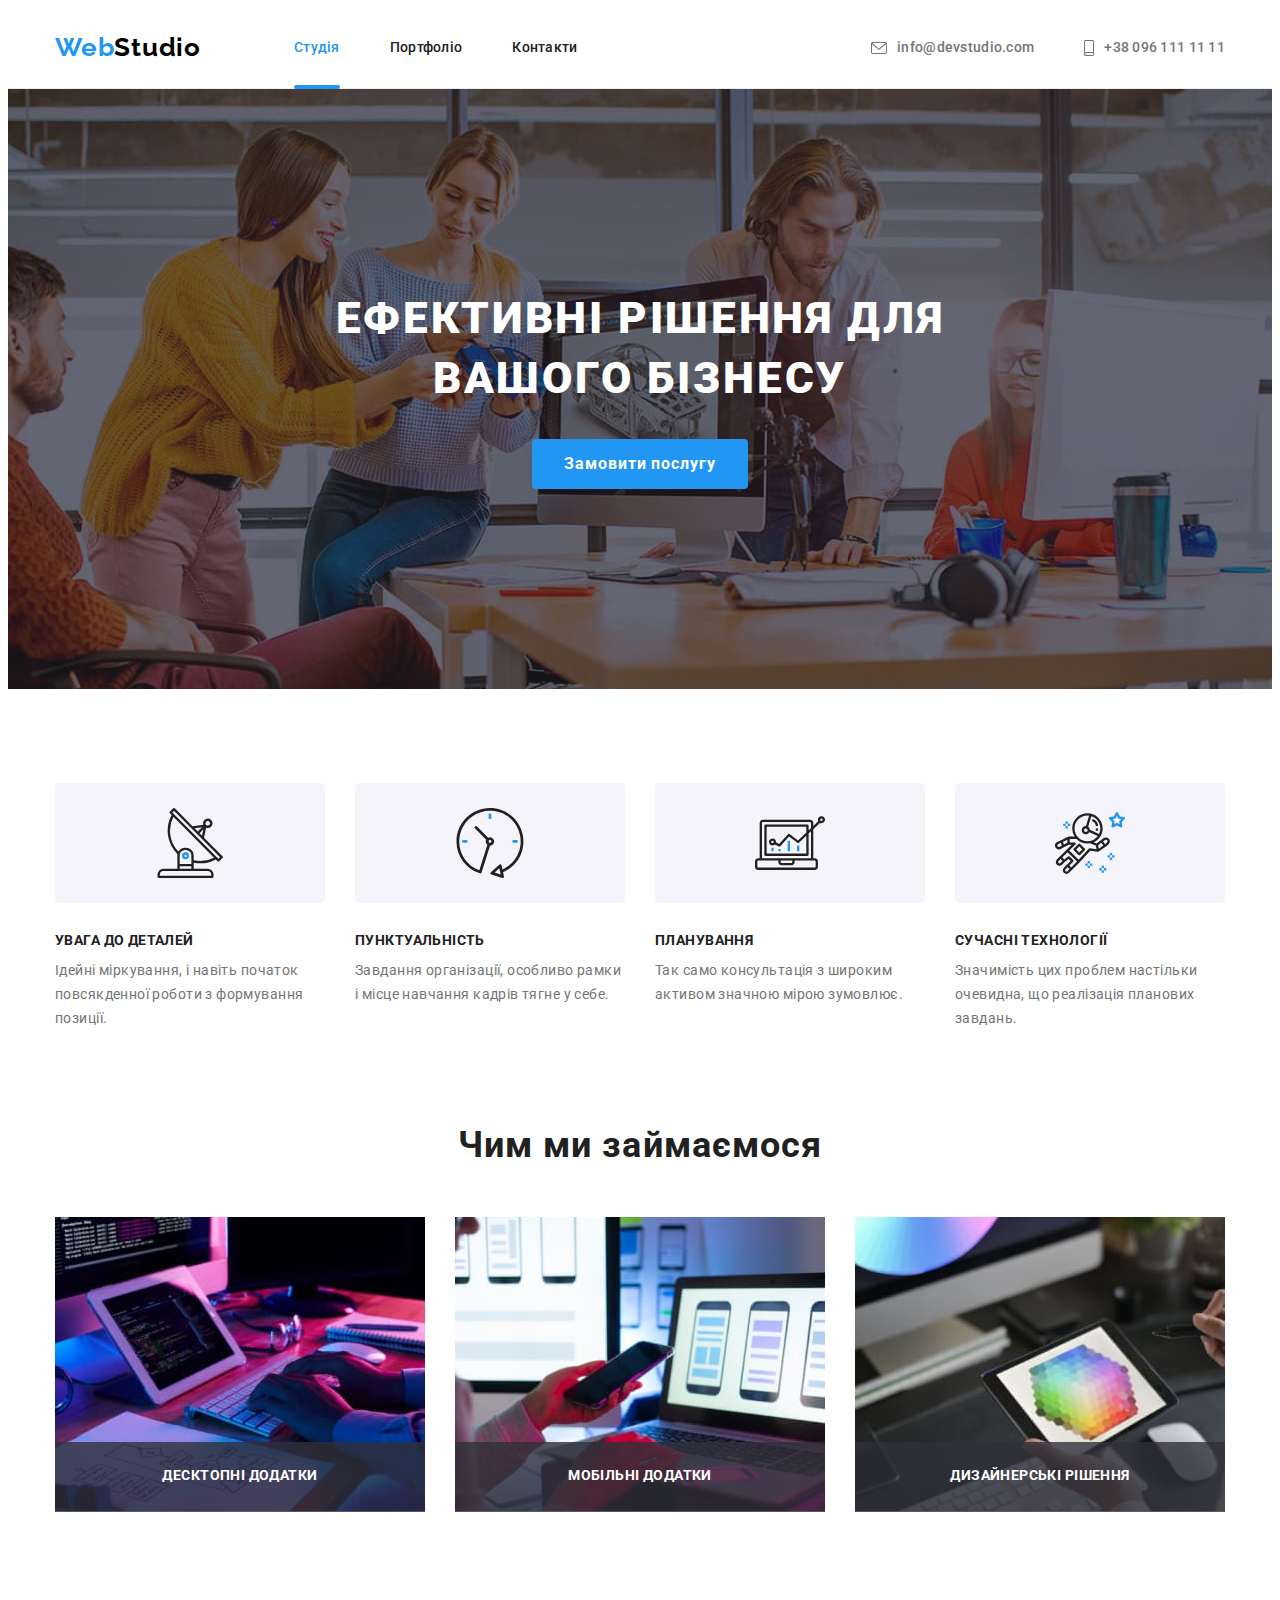
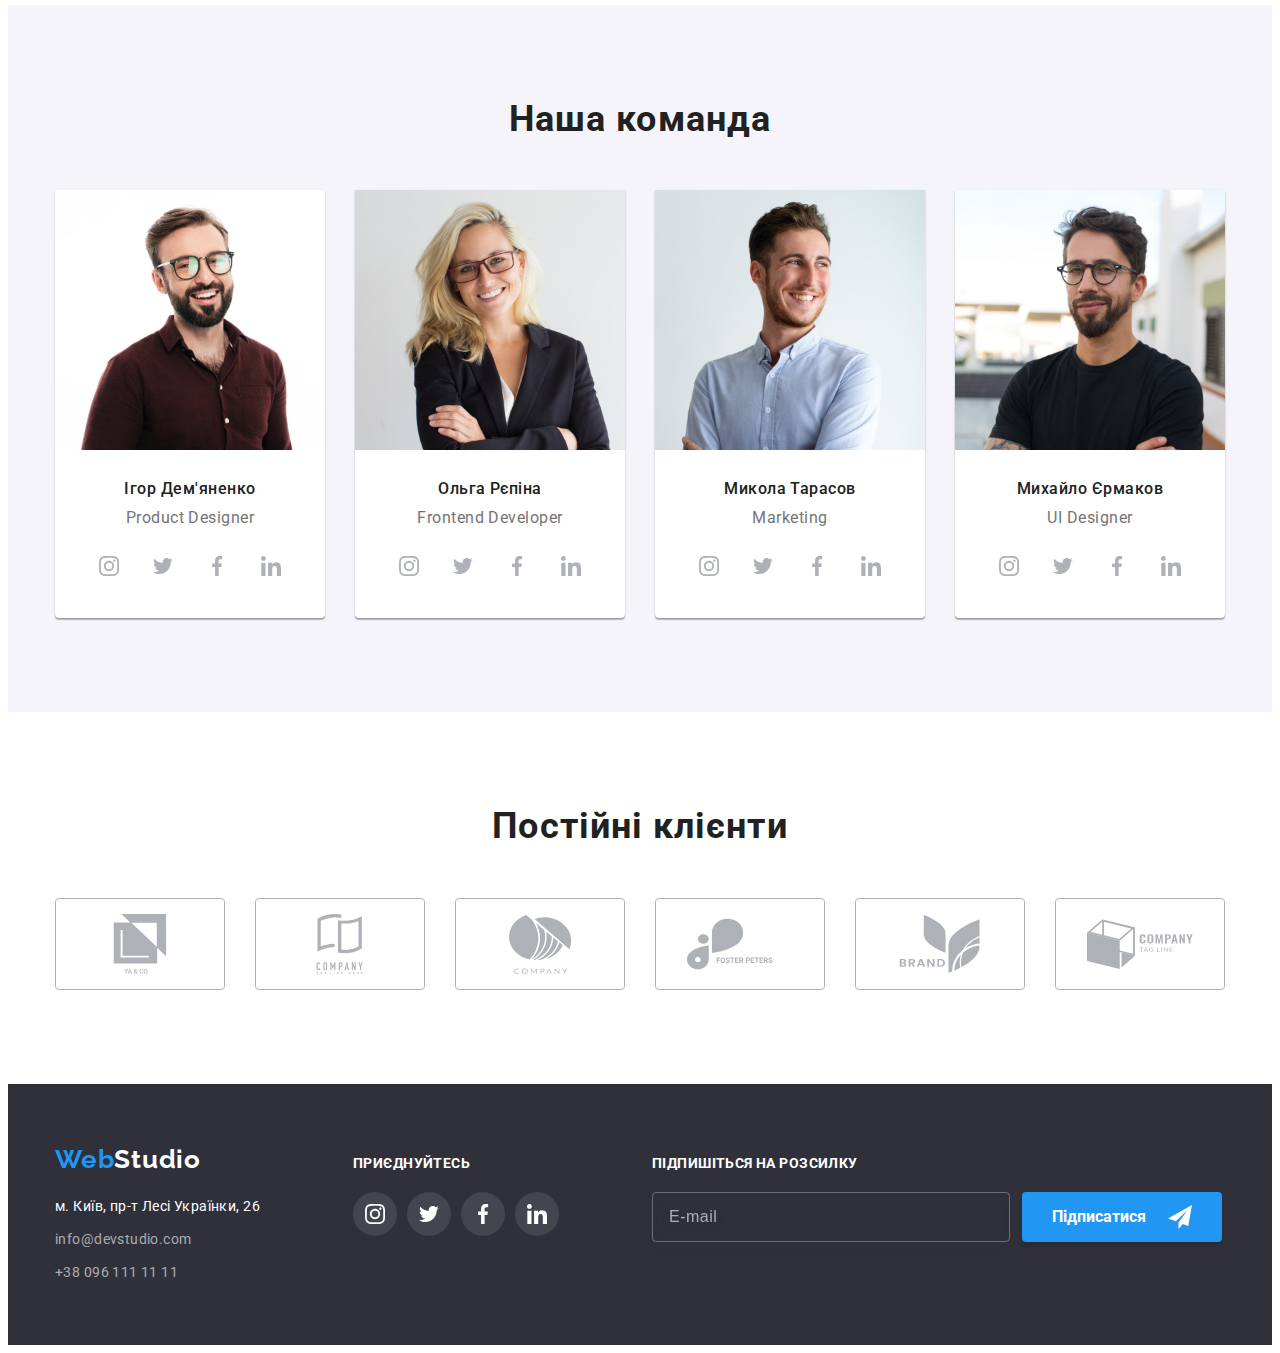
==== commit 4a22e298: "2" ====
--- a/index.html
+++ b/index.html
@@ -459,13 +459,11 @@
         </div>
         <div class="subscribe">
           <p class="subscribe-title">Підпишіться на розсилку</p>
-          <form name="subscribe-form">
-            <label for=""></label>
+          <form class="subscribe-form">
             <input
               class="subscribe-email"
               type="email"
               name="email"
-              id="user-email"
               placeholder="E-mail"
             />
             <button type="submit" class="subscribe-btn btn">
@@ -485,6 +483,19 @@
             <use href="./images/icons.svg#icon-close"></use>
           </svg>
         </button>
+        <div class="modal-wrapper">
+          <p class="form-descr">Залиште свої дані, ми вам передзвонимо</p>
+          <form class="modal-form">
+            <label for="name">Ім'я</label>
+            <input type="text" name="name" id="name" />
+
+            <label for="tel">Телефон</label>
+            <input type="tel" name="tel" id="tel" />
+
+            <label for="mail">Пошта</label>
+            <input type="email" name="mail" id="mail" />
+          </form>
+        </div>
       </div>
     </div>
     <script src="./js/modal.js"></script>
--- a/css/style.css
+++ b/css/style.css
@@ -476,7 +476,7 @@
 .footer-container {
     display: flex;
     align-items: baseline;
-    gap: 70px;
+    gap: 93px;
 }
 
 .footer-logo {
@@ -567,6 +567,7 @@
     background-color: var(--accent-color);
 }
 
+
 .subscribe-title {
     font-weight: 700;
     font-size: 14px;
@@ -578,34 +579,74 @@
 }
 
 .subscribe-form {
-    /* display: flex; */
+    display: flex;
     margin-top: 20px;
-
-    /* align-items: center;
-    justify-content: center; */
-    gap: 12px;
-
-
 }
 
 .subscribe-email {
     display: block;
     width: 358px;
     height: 50px;
-    background-color: #2F303A;
+    margin: 0;
+    padding: 15px 16px;
+
+    background-color: inherit;
     border: 1px solid rgba(255, 255, 255, 0.3);
     filter: drop-shadow(0px 4px 4px rgba(0, 0, 0, 0.15));
     border-radius: 4px;
+
+    font-size: 16px;
+    line-height: 1.25;
+    letter-spacing: 0.03em;
+    color: var(--second-color);
+
+    transition: border-color 250ms cubic-bezier(0.4, 0, 0.2, 1);
+}
+
+.subscribe-email:focus,
+.subscribe-email:hover {
+    border: 1px solid var(--accent-color);
+}
+
+.subscribe-email::placeholder {
+    margin-left: 20px;
+    font-size: 16px;
+    line-height: 1.25;
+    letter-spacing: 0.03em;
+    color: rgba(255, 255, 255, 0.6);
 }
 
 .subscribe-btn {
     display: block;
+    position: relative;
+    margin-left: 12px;
 
     width: 200px;
     height: 50px;
     background: #2196F3;
     box-shadow: 0px 4px 4px rgba(0, 0, 0, 0.15);
     border-radius: 4px;
+
+    text-align: left;
+    padding-left: 28px;
+    font-weight: 700;
+    font-size: 16px;
+    line-height: 1.87;
+    color: var(--second-color);
+
+    transition: background-color 250ms cubic-bezier(0.4, 0, 0.2, 1);
+}
+
+.subscribe-btn:hover,
+.subscribe-btn:focus {
+    background-color: var(--active-btn-color);
+}
+
+.subscribe-icon {
+    position: absolute;
+    right: 28px;
+    top: 50%;
+    transform: translateY(-50%);
 }
 
 
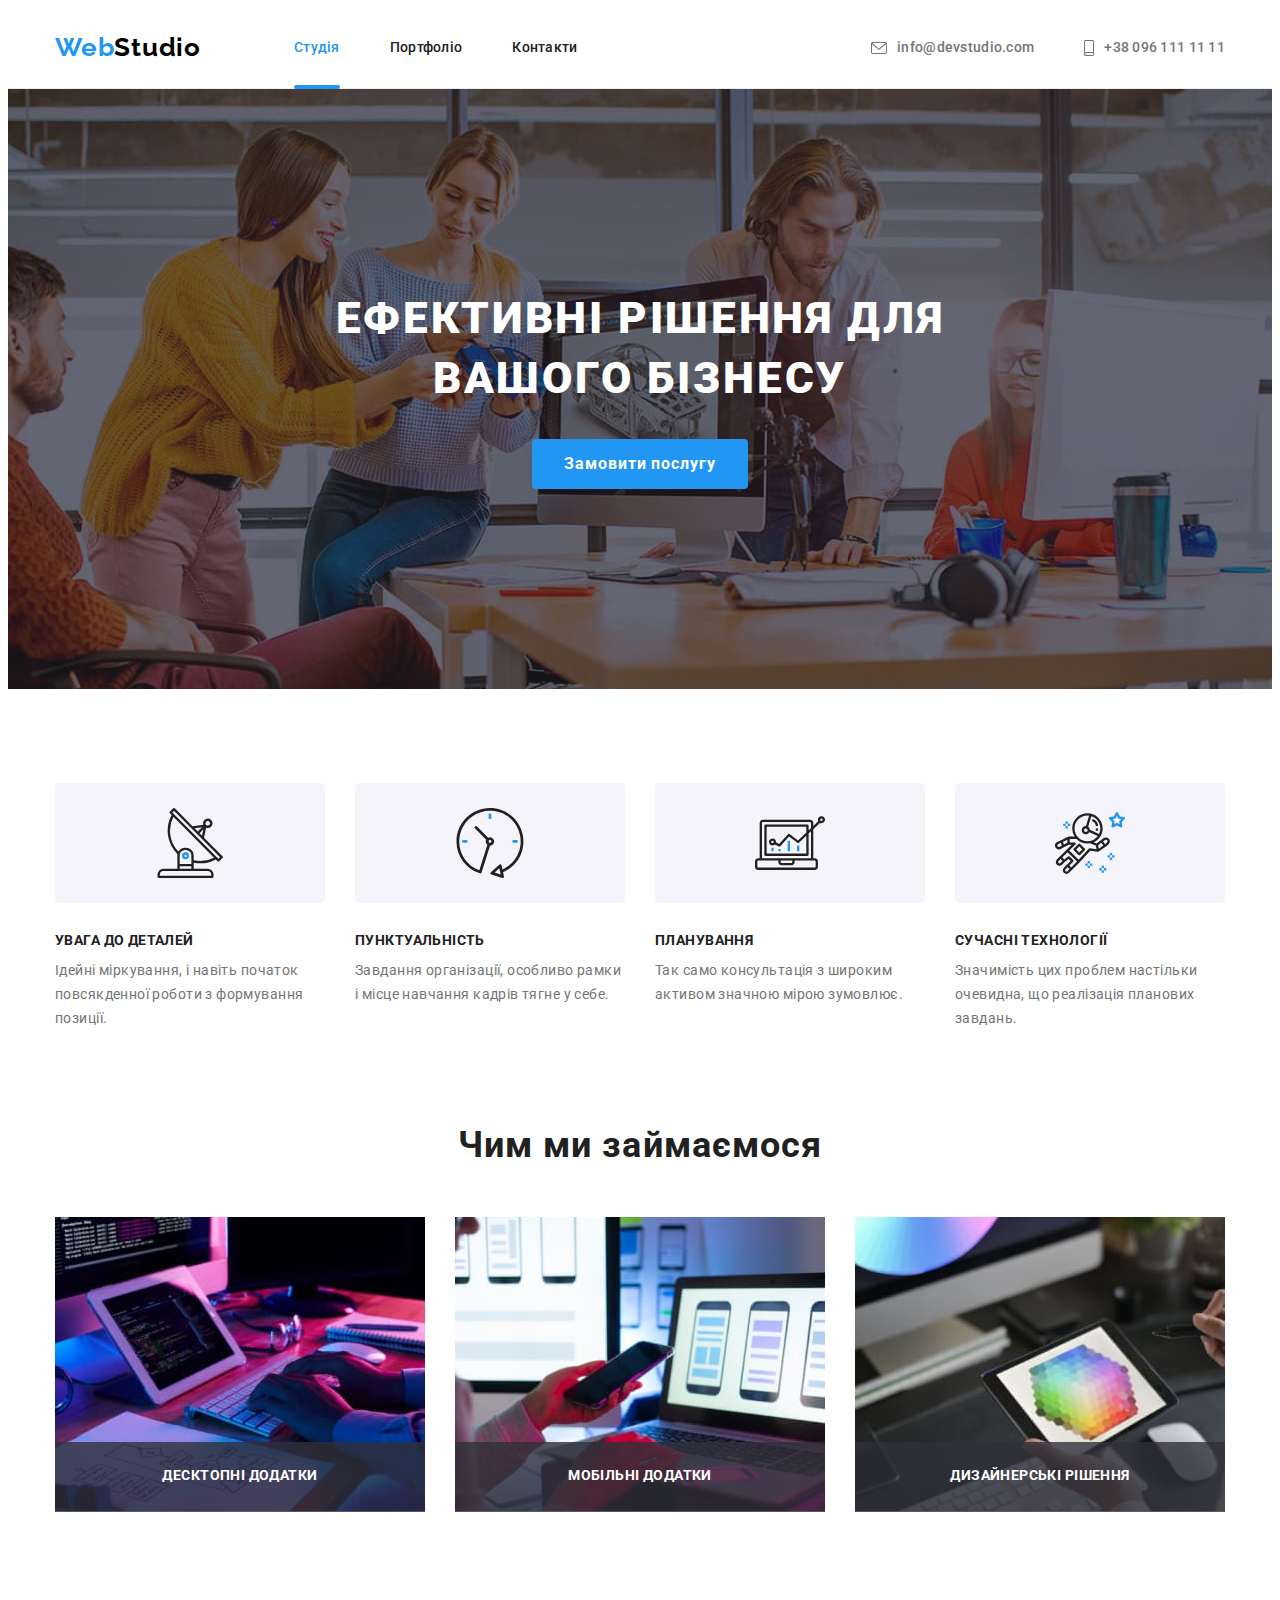
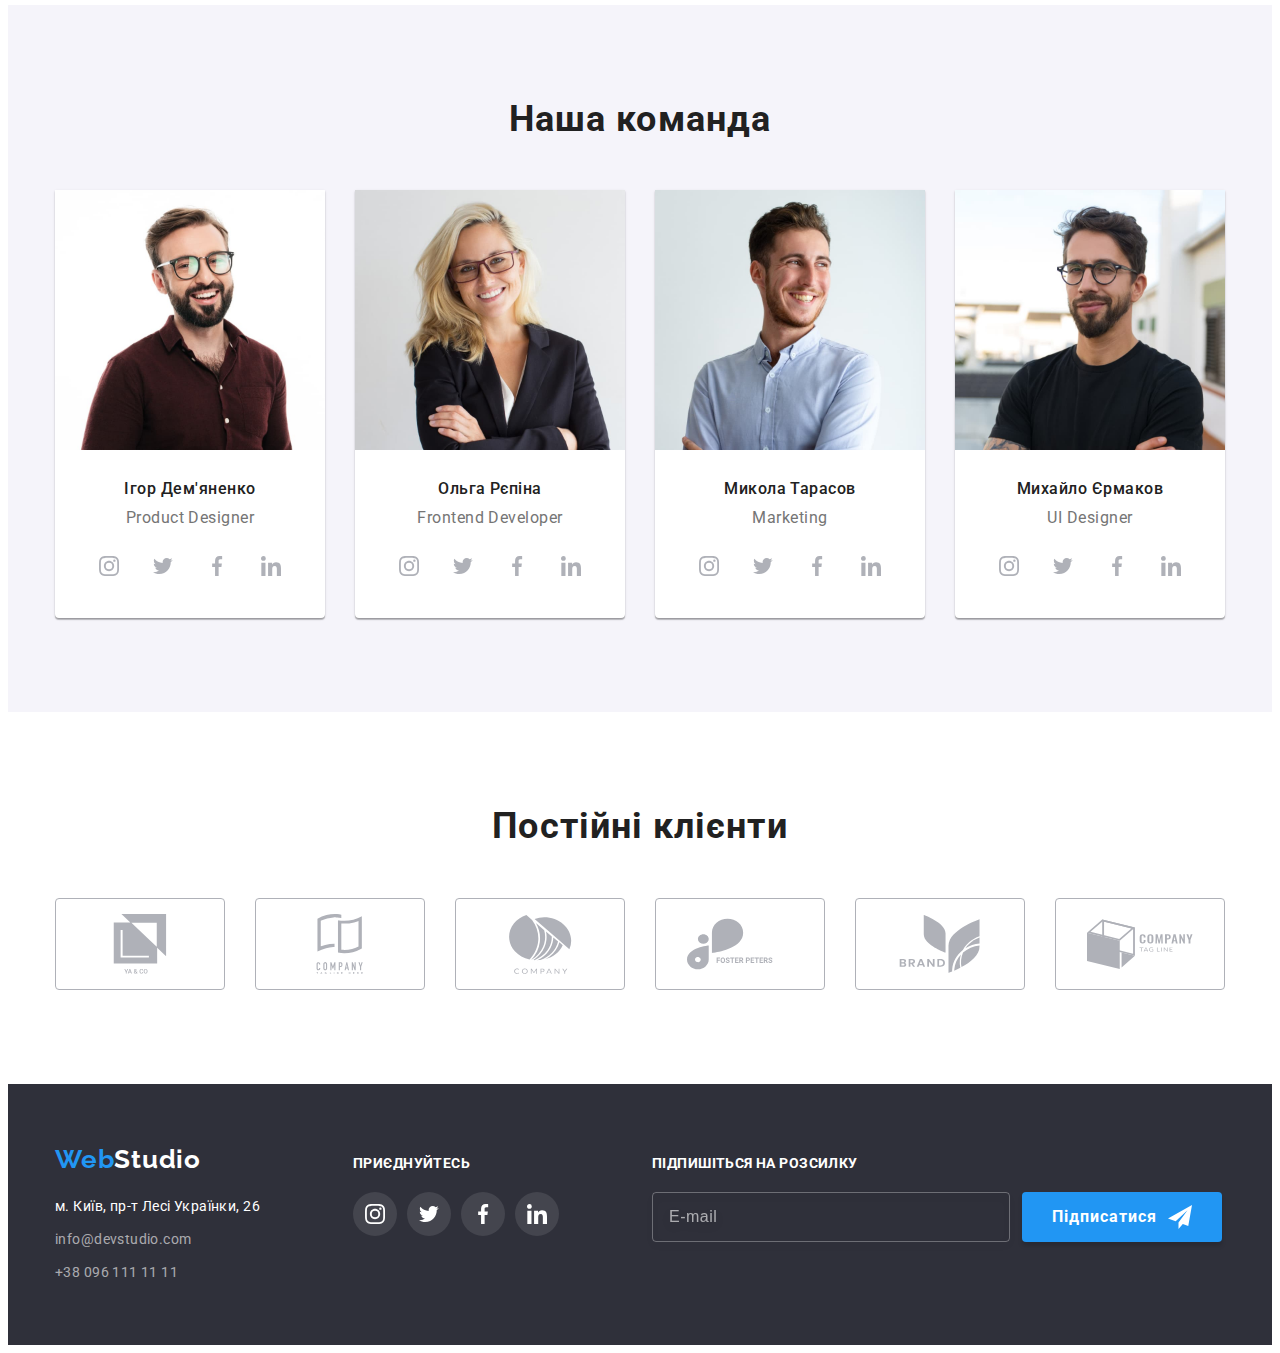
==== commit 610de0ad: "3" ====
--- a/index.html
+++ b/index.html
@@ -484,16 +484,53 @@
           </svg>
         </button>
         <div class="modal-wrapper">
-          <p class="form-descr">Залиште свої дані, ми вам передзвонимо</p>
-          <form class="modal-form">
-            <label for="name">Ім'я</label>
-            <input type="text" name="name" id="name" />
-
-            <label for="tel">Телефон</label>
-            <input type="tel" name="tel" id="tel" />
-
-            <label for="mail">Пошта</label>
-            <input type="email" name="mail" id="mail" />
+          <p class="modal-descr">Залиште свої дані, ми вам передзвонимо</p>
+          <form class="modal-form" autocomplete="off">
+            <div class="modal-form-field">
+              <input
+                class="modal-form-input"
+                type="text"
+                name="username"
+                id="username"
+              />
+              <label class="modal-form-label" for="username"> Ім'я</label>
+              <svg class="modal-form-icon" width="18" height="18">
+                <use href="./images/icons.svg#icon-person"></use>
+              </svg>
+            </div>
+            <div class="modal-form-field">
+              <input
+                class="modal-form-input"
+                type="tel"
+                name="phone_number"
+                id="tel"
+              />
+              <label class="modal-form-label" for="tel">Телефон</label>
+              <svg class="modal-form-icon" width="18" height="18">
+                <use href="./images/icons.svg#icon-phone"></use>
+              </svg>
+            </div>
+            <div class="modal-form-field">
+              <input
+                class="modal-form-input"
+                type="email"
+                name="mail"
+                id="mail"
+              />
+              <label class="modal-form-label" for="mail">Пошта</label>
+              <svg class="modal-form-icon" width="18" height="18">
+                <use href="./images/icons.svg#icon-email"></use>
+              </svg>
+            </div>
+            <div class="modal-form-field">
+              <label class="modal-form-label" for="feedback">Коментар</label>
+              <textarea
+                class="modal-form-textarea"
+                name="feedback"
+                id="feedback"
+                placeholder="Введіть текст"
+              ></textarea>
+            </div>
           </form>
         </div>
       </div>
--- a/css/style.css
+++ b/css/style.css
@@ -632,6 +632,7 @@
     font-weight: 700;
     font-size: 16px;
     line-height: 1.87;
+    letter-spacing: 0.06em;
     color: var(--second-color);
 
     transition: background-color 250ms cubic-bezier(0.4, 0, 0.2, 1);
@@ -810,6 +811,7 @@
 
     width: 528px;
     height: 581px;
+    padding: 40px;
     background-color: var(--second-color);
     box-shadow: 0px 1px 3px rgba(0, 0, 0, 0.12), 0px 1px 1px rgba(0, 0, 0, 0.14), 0px 2px 1px rgba(0, 0, 0, 0.2);
     border-radius: 4px;
@@ -836,4 +838,63 @@
 .modal>button:hover,
 .modal>button:focus {
     fill: var(--accent-color);
+}
+
+.modal-descr {
+    text-align: center;
+
+    font-weight: 700;
+    font-size: 20px;
+    line-height: 1.15;
+    letter-spacing: 0.03em;
+}
+
+.modal-form {
+    margin-top: 30px;
+}
+
+.modal-form-field {
+    position: relative;
+    margin-top: 28px;
+}
+
+.modal-form-field:first-child {
+    margin-top: 0;
+}
+
+.modal-form-label {
+    position: absolute;
+    top: -14px;
+    left: 0;
+    font-size: 12px;
+    line-height: 1.16;
+    letter-spacing: 0.01em;
+    color: var(--third-color);
+}
+
+.modal-form-input {
+    width: 100%;
+    height: 40px;
+    padding-left: 42px;
+    margin-top: 4px;
+    border: 1px solid rgba(33, 33, 33, 0.2);
+    border-radius: 4px;
+}
+
+.modal-form-input:focus {
+    border-color: #2196F3;
+    border: 1px solid #2196F3;
+}
+
+.modal-form-icon {
+    position: absolute;
+    top: 50%;
+    left: 12px;
+    transform: translateY(-50%);
+
+    fill: var(--main-color);
+}
+
+.modal-form-field:focus-within>.modal-form-icon {
+    fill: var(--accent-color);
 }